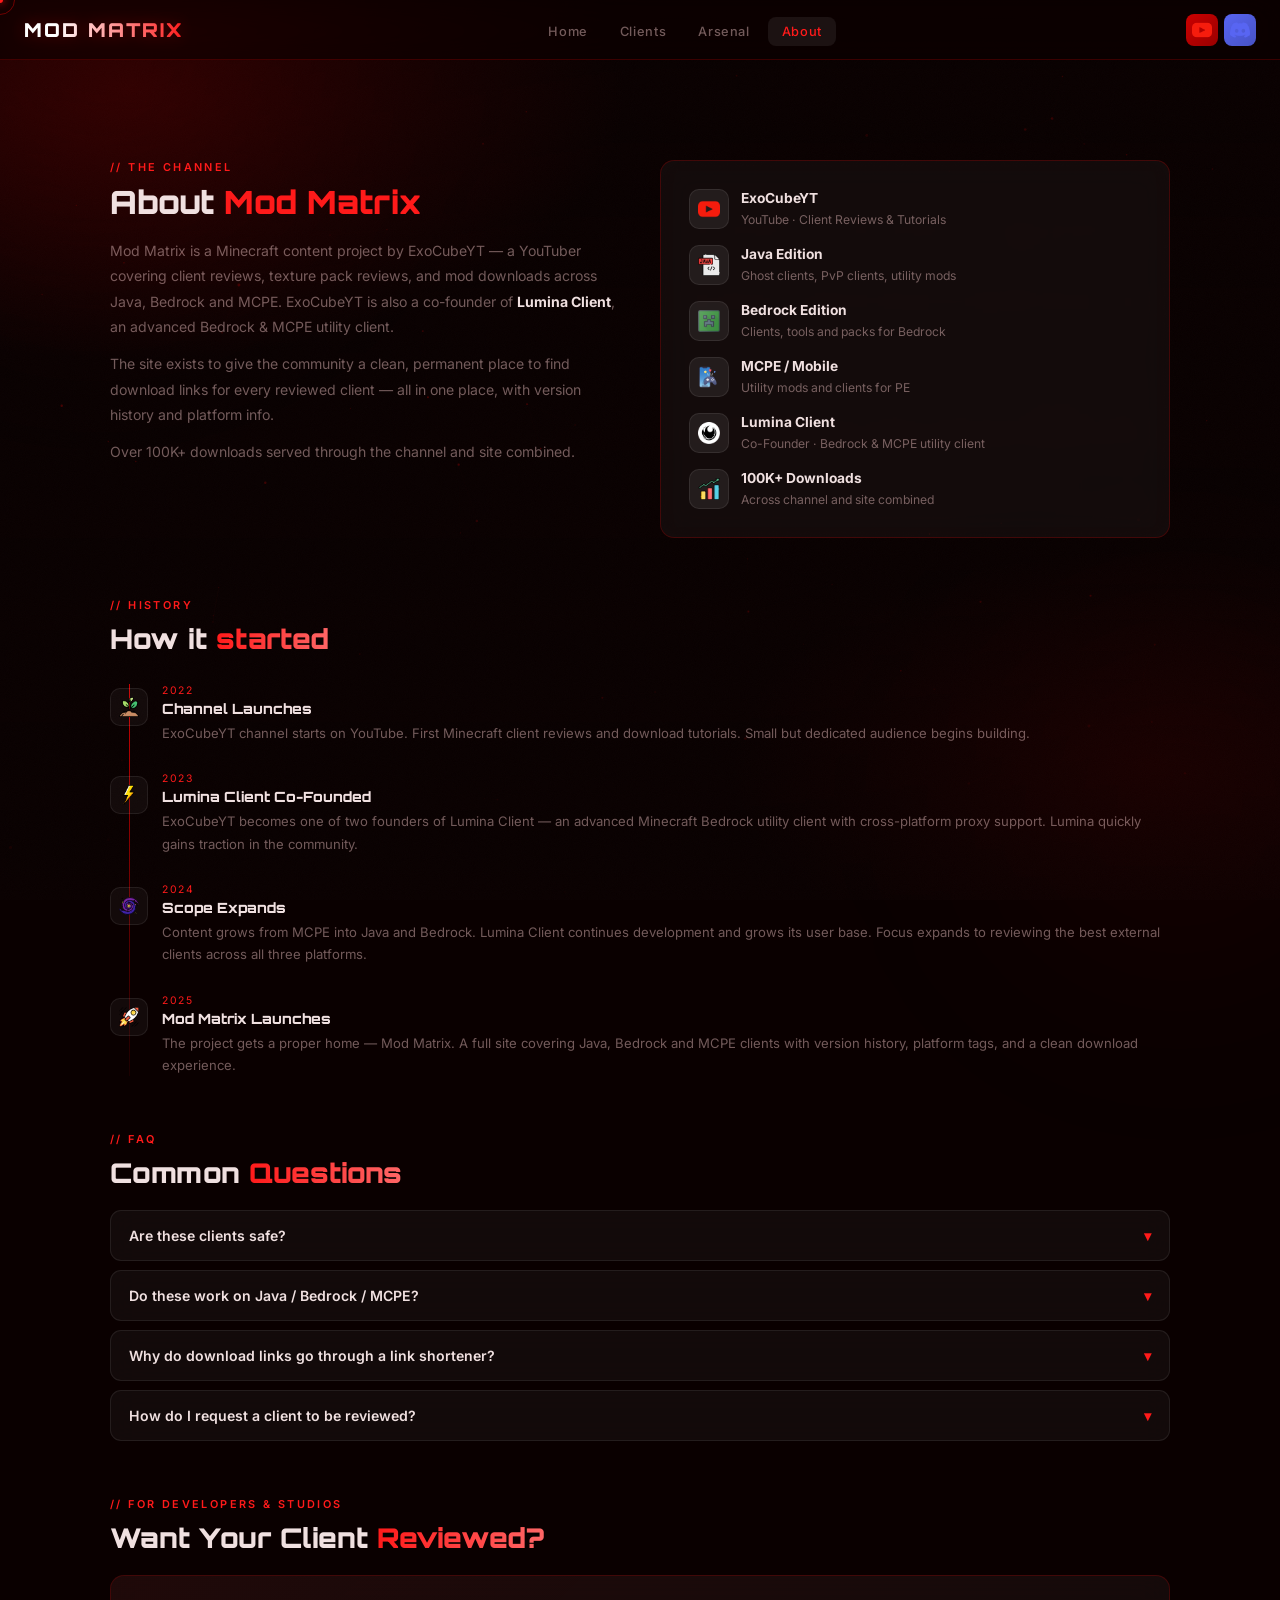
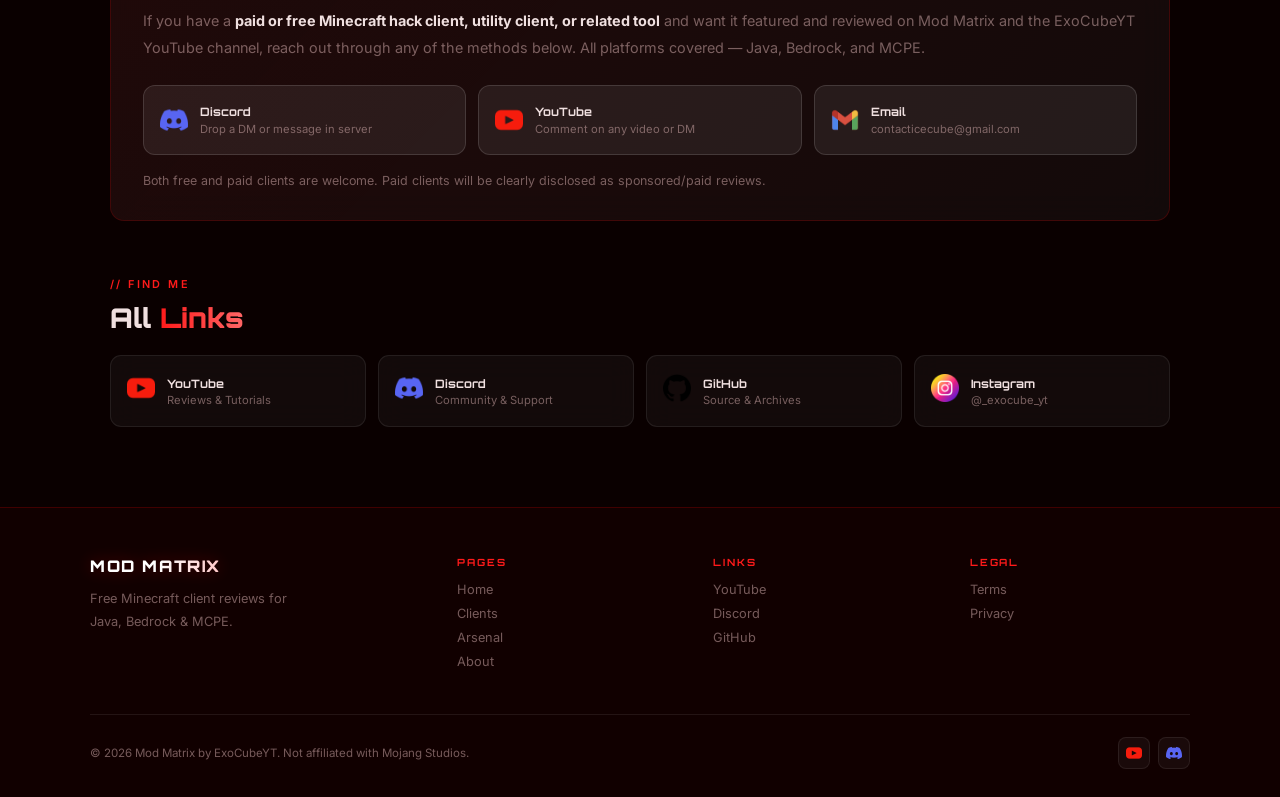
==== about.html @ edf125b9 "Add files via upload" ====
<!DOCTYPE html>
<html lang="en" prefix="og: https://ogp.me/ns#">
<head>
  <meta charset="UTF-8"/><meta name="viewport" content="width=device-width,initial-scale=1.0"/>
  <title>Mod Matrix — About</title>
  <link rel="icon" type="image/x-icon" sizes="32x32" href="assets/haha.ico"/>
  <link rel="icon" type="image/x-icon" sizes="16x16" href="assets/haha.ico"/>
  <link rel="icon" type="image/x-icon" href="assets/haha.ico"/>
  <link rel="shortcut icon" href="assets/haha.ico"/>
  <link rel="apple-touch-icon" sizes="180x180" href="assets/haha.ico"/>
  <meta name="msapplication-TileImage" content="assets/haha.ico"/>
  <meta name="theme-color" content="#0a0000"/>
  <meta name="robots" content="index, follow"/>
  <meta name="author" content="ExoCubeYT"/>
  <meta name="keywords" content="minecraft clients, free minecraft, ghost client, MCPE mods, java client, bedrock, mod matrix, ExoCubeYT"/>
  <meta property="og:type" content="website"/>
  <meta property="og:title" content="About — Mod Matrix"/>
  <meta property="og:description" content="Mod Matrix is a free Minecraft client review site by ExoCubeYT covering Java, Bedrock and MCPE. 100K+ downloads."/>
  <meta property="og:url" content="https://modmatrix.in/about"/>
  <meta property="og:image" content="https://modmatrix.in/assets/haha.ico"/>
  <meta property="og:site_name" content="Mod Matrix"/>
  <meta name="twitter:card" content="summary_large_image"/>
  <meta name="twitter:title" content="About — Mod Matrix"/>
  <meta name="twitter:description" content="Mod Matrix is a free Minecraft client review site by ExoCubeYT covering Java, Bedrock and MCPE. 100K+ downloads."/>
  <meta name="twitter:image" content="https://modmatrix.in/assets/haha.ico"/>
  <meta name="twitter:creator" content="@ExoCubeYT"/>
  <link rel="canonical" href="https://modmatrix.in/about"/>
  <link rel="apple-touch-icon" href="assets/haha.ico"/>
  <link rel="shortcut icon" type="image/x-icon" href="assets/haha.ico"/>
  <style>.icon-img{width:20px;height:20px;object-fit:contain;display:block;} .intro-icon img{width:22px;height:22px;object-fit:contain;} .tl-dot img{width:20px;height:20px;object-fit:contain;} .link-icon img{width:28px;height:28px;object-fit:contain;}</style>
  <link rel="stylesheet" href="shared.css"/>
  <style>
    .about-wrap{max-width:1100px;margin:0 auto;padding:calc(var(--nav-h) + 40px) 20px 80px;}

        .intro{display:grid;grid-template-columns:1fr 1fr;gap:40px;align-items:start;margin-bottom:60px;}
    @media(max-width:700px){.intro{grid-template-columns:1fr;gap:24px;}}
    .intro-text h1{font-family:'Orbitron',sans-serif;font-size:clamp(1.4rem,4vw,2rem);font-weight:900;margin-bottom:16px;}
    .intro-text p{color:var(--muted);font-size:.88rem;line-height:1.8;margin-bottom:12px;}
    .intro-card{background:var(--glass);border:1px solid var(--red-border);backdrop-filter:blur(16px);border-radius:14px;padding:28px;display:flex;flex-direction:column;gap:16px;}
    .intro-row{display:flex;align-items:center;gap:12px;}
    .intro-icon{width:40px;height:40px;border-radius:10px;background:var(--glass2);border:1px solid var(--border);display:flex;align-items:center;justify-content:center;font-size:1.1rem;flex-shrink:0;}
    .intro-info strong{display:block;font-size:.86rem;font-weight:700;margin-bottom:2px;}
    .intro-info span{color:var(--muted);font-size:.76rem;}

        .tl-section{margin-bottom:56px;}
    .tl-section h2{font-family:'Orbitron',sans-serif;font-size:clamp(1.2rem,3vw,1.7rem);font-weight:900;margin-bottom:28px;margin-top:10px;}
    .timeline{position:relative;padding-left:52px;}
    .timeline::before{content:'';position:absolute;left:19px;top:0;bottom:0;width:1px;background:linear-gradient(to bottom,var(--red),rgba(180,0,0,.1));}
    .tl-item{position:relative;margin-bottom:28px;}
    .tl-dot{position:absolute;left:-52px;top:4px;width:38px;height:38px;border-radius:10px;background:var(--glass);border:1px solid var(--border);display:flex;align-items:center;justify-content:center;font-size:1rem;transition:border-color .2s;}
    .tl-item:hover .tl-dot{border-color:var(--red-border);}
    .tl-year{font-size:.65rem;letter-spacing:.15em;text-transform:uppercase;color:var(--red2);margin-bottom:3px;}
    .tl-title{font-family:'Orbitron',sans-serif;font-size:.88rem;font-weight:800;margin-bottom:5px;}
    .tl-text{color:var(--muted);font-size:.82rem;line-height:1.7;}

        .faq-section{margin-bottom:56px;}
    .faq-section h2{font-family:'Orbitron',sans-serif;font-size:clamp(1.2rem,3vw,1.7rem);font-weight:900;margin-bottom:20px;margin-top:10px;}
    .faq-list{display:flex;flex-direction:column;gap:9px;}
    .faq-item{background:var(--glass);border:1px solid var(--border);backdrop-filter:blur(14px);border-radius:11px;overflow:hidden;}
    .faq-q{width:100%;background:none;border:none;color:var(--text);font-family:'Inter',sans-serif;font-size:.88rem;font-weight:600;text-align:left;padding:16px 18px;cursor:pointer;display:flex;align-items:center;justify-content:space-between;gap:12px;transition:background .2s;}
    .faq-q:hover{background:var(--glass2);}
    .faq-arrow{color:var(--red2);font-size:.9rem;transition:transform .3s;flex-shrink:0;}
    .faq-item.open .faq-arrow{transform:rotate(180deg);}
    .faq-a{max-height:0;overflow:hidden;transition:max-height .38s ease;}
    .faq-item.open .faq-a{max-height:220px;}
    .faq-a-inner{padding:0 18px 16px;color:var(--muted);font-size:.84rem;line-height:1.75;}

        .links-section h2{font-family:'Orbitron',sans-serif;font-size:clamp(1.2rem,3vw,1.7rem);font-weight:900;margin-bottom:20px;margin-top:10px;}
    .links-grid{display:grid;grid-template-columns:repeat(4,1fr);gap:12px;}
    @media(max-width:700px){.links-grid{grid-template-columns:repeat(2,1fr);}}
    @media(max-width:360px){.links-grid{grid-template-columns:1fr;}}
    .link-card{background:var(--glass);border:1px solid var(--border);backdrop-filter:blur(14px);border-radius:11px;padding:18px 16px;text-decoration:none;color:var(--text);display:flex;align-items:center;gap:12px;transition:transform .2s,border-color .2s,box-shadow .2s;}
    .link-card:hover{transform:translateY(-3px);box-shadow:0 10px 28px rgba(0,0,0,.35);border-color:var(--red-border);}
    .link-icon{font-size:1.5rem;flex-shrink:0;} .gr-grid{display:grid;grid-template-columns:repeat(3,1fr);gap:12px;} @media(max-width:700px){.gr-grid{grid-template-columns:1fr;}}
    .link-name{font-family:'Orbitron',sans-serif;font-size:.72rem;font-weight:700;margin-bottom:2px;}
    .link-sub{font-size:.7rem;color:var(--muted);}
  </style>
</head>
<body>
<div class="noise"></div><div class="orb orb1"></div><div class="orb orb2"></div>
<video id="bg-video" autoplay muted loop playsinline></video>
<canvas id="bg-canvas"></canvas><div class="bg-gradient"></div>
<div id="cursor-dot"></div><div id="cursor-ring"></div>
<nav>
  <a class="logo" href="index.html" data-glitch>MOD MATRIX</a>
  <ul class="nav-center">
    <li><a href="index.html">Home</a></li><li><a href="clients.html">Clients</a></li>
    <li><a href="arsenal.html">Arsenal</a></li>
    <li><a href="about.html" class="active">About</a></li>
  </ul>
  <div class="nav-right">
    <div class="nav-social"><a class="nav-yt" href="https://youtube.com/c/ExoCubeYT" target="_blank"><img src="assets/youtube.png" alt="YouTube" class="icon-img"/></a><a class="nav-disc" href="https://discord.gg/MXvYhg8Bdr" target="_blank"><img src="assets/discord.png" alt="Discord" class="icon-img"/></a></div>
    <button class="hamburger" id="hamburger" aria-label="Menu" aria-expanded="false"><span></span><span></span><span></span></button>
  </div>
</nav>
<div class="mobile-menu" id="mobile-menu">
  <a href="index.html">Home</a><a href="clients.html">Clients</a><a href="arsenal.html">Arsenal</a><a href="about.html" class="active">About</a>
  <div class="mobile-menu-divider"></div>
  <div class="mobile-menu-socials"><a class="ms-yt" href="https://youtube.com/c/ExoCubeYT" target="_blank"><img src="assets/youtube.png" alt="" style="width:14px;height:14px;object-fit:contain;vertical-align:middle;margin-right:6px;"/> YouTube</a><a class="ms-disc" href="https://discord.gg/MXvYhg8Bdr" target="_blank"><img src="assets/discord.png" alt="" style="width:14px;height:14px;object-fit:contain;vertical-align:middle;margin-right:6px;"/> Discord</a></div>
</div>
<div class="wrapper">
  <div class="about-wrap">

        <div class="intro reveal">
      <div class="intro-text">
        <div class="sec-tag">// The Channel</div>
        <h1>About <span style="color:var(--red2)">Mod Matrix</span></h1>
        <p>Mod Matrix is a Minecraft content project by ExoCubeYT — a YouTuber covering client reviews, texture pack reviews, and mod downloads across Java, Bedrock and MCPE. ExoCubeYT is also a co-founder of <strong style="color:var(--text)">Lumina Client</strong>, an advanced Bedrock &amp; MCPE utility client.</p>
        <p>The site exists to give the community a clean, permanent place to find download links for every reviewed client — all in one place, with version history and platform info.</p>
        <p>Over 100K+ downloads served through the channel and site combined.</p>
      </div>
      <div class="intro-card">
        <div class="intro-row"><div class="intro-icon"><img src="assets/youtube.png" alt="YouTube"/></div><div class="intro-info"><strong>ExoCubeYT</strong><span>YouTube · Client Reviews & Tutorials</span></div></div>
        <div class="intro-row"><div class="intro-icon"><img src="assets/java.png" alt="Java"/></div><div class="intro-info"><strong>Java Edition</strong><span>Ghost clients, PvP clients, utility mods</span></div></div>
        <div class="intro-row"><div class="intro-icon"><img src="assets/bedrock.png" alt="Bedrock"/></div><div class="intro-info"><strong>Bedrock Edition</strong><span>Clients, tools and packs for Bedrock</span></div></div>
        <div class="intro-row"><div class="intro-icon"><img src="assets/mcpe.png" alt="MCPE"/></div><div class="intro-info"><strong>MCPE / Mobile</strong><span>Utility mods and clients for PE</span></div></div>
        <div class="intro-row"><div class="intro-icon"><img src="assets/meow.png" alt="Lumina" onerror="this.src='assets/flash.png'"/></div><div class="intro-info"><strong>Lumina Client</strong><span>Co-Founder · Bedrock &amp; MCPE utility client</span></div></div>
        <div class="intro-row"><div class="intro-icon"><img src="assets/downloads.png" alt="Downloads"/></div><div class="intro-info"><strong>100K+ Downloads</strong><span>Across channel and site combined</span></div></div>
      </div>
    </div>

        <div class="tl-section reveal">
      <div class="sec-tag">// History</div>
      <h2>How it <span style="background:linear-gradient(90deg,var(--red2),#ff6666);-webkit-background-clip:text;-webkit-text-fill-color:transparent;background-clip:text">started</span></h2>
      <div class="timeline">
        <div class="tl-item"><div class="tl-dot"><img src="assets/start.png" alt=""/></div><div class="tl-year">2022</div><div class="tl-title">Channel Launches</div><p class="tl-text">ExoCubeYT channel starts on YouTube. First Minecraft client reviews and download tutorials. Small but dedicated audience begins building.</p></div>
        <div class="tl-item"><div class="tl-dot"><img src="assets/flash.png" alt=""/></div><div class="tl-year">2023</div><div class="tl-title">Lumina Client Co-Founded</div><p class="tl-text">ExoCubeYT becomes one of two founders of Lumina Client — an advanced Minecraft Bedrock utility client with cross-platform proxy support. Lumina quickly gains traction in the community.</p></div>
        <div class="tl-item"><div class="tl-dot"><img src="assets/expand.png" alt=""/></div><div class="tl-year">2024</div><div class="tl-title">Scope Expands</div><p class="tl-text">Content grows from MCPE into Java and Bedrock. Lumina Client continues development and grows its user base. Focus expands to reviewing the best external clients across all three platforms.</p></div>
        <div class="tl-item"><div class="tl-dot"><img src="assets/rocket.png" alt=""/></div><div class="tl-year">2025</div><div class="tl-title">Mod Matrix Launches</div><p class="tl-text">The project gets a proper home — Mod Matrix. A full site covering Java, Bedrock and MCPE clients with version history, platform tags, and a clean download experience.</p></div>
      </div>
    </div>

        <div class="faq-section reveal">
      <div class="sec-tag">// FAQ</div>
      <h2>Common <span style="background:linear-gradient(90deg,var(--red2),#ff6666);-webkit-background-clip:text;-webkit-text-fill-color:transparent;background-clip:text">Questions</span></h2>
      <div class="faq-list">
        <div class="faq-item"><button class="faq-q">Are these clients safe?<span class="faq-arrow">▾</span></button><div class="faq-a"><div class="faq-a-inner">Every client listed has been personally reviewed on the YouTube channel. That said, always scan files with your own antivirus — common sense applies with any third-party software.</div></div></div>
        <div class="faq-item"><button class="faq-q">Do these work on Java / Bedrock / MCPE?<span class="faq-arrow">▾</span></button><div class="faq-a"><div class="faq-a-inner">It depends on the client. Every card clearly shows platform badges (Java, Bedrock, MCPE) so you know before you click. All three platforms are covered on this site.</div></div></div>
        <div class="faq-item"><button class="faq-q">Why do download links go through a link shortener?<span class="faq-arrow">▾</span></button><div class="faq-a"><div class="faq-a-inner">Download links go through link shorteners to help support the channel. The actual files are the same — the shortener just lets the channel track clicks and earn a small amount per download to keep content going.</div></div></div>
        <div class="faq-item"><button class="faq-q">How do I request a client to be reviewed?<span class="faq-arrow">▾</span></button><div class="faq-a"><div class="faq-a-inner">Join the Discord and drop a request there. YouTube comments also work. Discord is fastest for a response.</div></div></div>
      </div>
    </div>

        <div class="get-reviewed reveal" style="margin-bottom:56px;">
      <div class="sec-tag">// For Developers &amp; Studios</div>
      <h2 style="font-family:'Orbitron',sans-serif;font-size:clamp(1.2rem,3vw,1.7rem);font-weight:900;margin-bottom:20px;margin-top:10px;">Want Your Client <span style="background:linear-gradient(90deg,var(--red2),#ff6666);-webkit-background-clip:text;-webkit-text-fill-color:transparent;background-clip:text">Reviewed?</span></h2>
      <div style="background:var(--glass);border:1px solid var(--red-border);backdrop-filter:blur(16px);border-radius:14px;padding:32px;position:relative;overflow:hidden;">
        <div style="position:absolute;inset:0;background:linear-gradient(135deg,rgba(180,0,0,.08),transparent);pointer-events:none;"></div>
        <p style="color:var(--muted);font-size:.9rem;line-height:1.85;margin-bottom:24px;position:relative;z-index:1;">
          If you have a <strong style="color:var(--text)">paid or free Minecraft hack client, utility client, or related tool</strong> and want it featured and reviewed on Mod Matrix and the ExoCubeYT YouTube channel, reach out through any of the methods below. All platforms covered — Java, Bedrock, and MCPE.
        </p>
        <div class="gr-grid" style="position:relative;z-index:1;">
          <a href="https://discord.gg/MXvYhg8Bdr" target="_blank" style="background:var(--glass2);border:1px solid var(--border2);border-radius:12px;padding:18px 16px;text-decoration:none;color:var(--text);display:flex;align-items:center;gap:12px;transition:border-color .2s,transform .2s;">
            <img src="assets/discord.png" alt="Discord" style="width:28px;height:28px;object-fit:contain;flex-shrink:0;"/>
            <div>
              <div style="font-family:'Orbitron',sans-serif;font-size:.72rem;font-weight:700;margin-bottom:3px;">Discord</div>
              <div style="font-size:.7rem;color:var(--muted);">Drop a DM or message in server</div>
            </div>
          </a>
          <a href="https://youtube.com/c/ExoCubeYT" target="_blank" style="background:var(--glass2);border:1px solid var(--border2);border-radius:12px;padding:18px 16px;text-decoration:none;color:var(--text);display:flex;align-items:center;gap:12px;transition:border-color .2s,transform .2s;">
            <img src="assets/youtube.png" alt="YouTube" style="width:28px;height:28px;object-fit:contain;flex-shrink:0;"/>
            <div>
              <div style="font-family:'Orbitron',sans-serif;font-size:.72rem;font-weight:700;margin-bottom:3px;">YouTube</div>
              <div style="font-size:.7rem;color:var(--muted);">Comment on any video or DM</div>
            </div>
          </a>
          <a href="mailto:contacticecube@gmail.com" style="background:var(--glass2);border:1px solid var(--border2);border-radius:12px;padding:18px 16px;text-decoration:none;color:var(--text);display:flex;align-items:center;gap:12px;transition:border-color .2s,transform .2s;">
            <img src="assets/email.png" alt="Email" style="width:28px;height:28px;object-fit:contain;flex-shrink:0;"/>
            <div>
              <div style="font-family:'Orbitron',sans-serif;font-size:.72rem;font-weight:700;margin-bottom:3px;">Email</div>
              <div style="font-size:.7rem;color:var(--muted);">contacticecube@gmail.com</div>
            </div>
          </a>
        </div>
        <p style="color:var(--muted);font-size:.78rem;margin-top:18px;position:relative;z-index:1;">Both free and paid clients are welcome. Paid clients will be clearly disclosed as sponsored/paid reviews.</p>
      </div>
    </div>

        <div class="links-section reveal">
      <div class="sec-tag">// Find Me</div>
      <h2>All <span style="background:linear-gradient(90deg,var(--red2),#ff6666);-webkit-background-clip:text;-webkit-text-fill-color:transparent;background-clip:text">Links</span></h2>
      <div class="links-grid">
        <a class="link-card" href="https://youtube.com/c/ExoCubeYT" target="_blank"><span class="link-icon"><img src="assets/youtube.png" alt="YouTube"/></span><div><div class="link-name">YouTube</div><div class="link-sub">Reviews & Tutorials</div></div></a>
        <a class="link-card" href="https://discord.gg/MXvYhg8Bdr" target="_blank"><span class="link-icon"><img src="assets/discord.png" alt="Discord"/></span><div><div class="link-name">Discord</div><div class="link-sub">Community & Support</div></div></a>
        <a class="link-card" href="https://github.com/ExoCubeYT" target="_blank"><span class="link-icon"><img src="assets/github.png" alt="GitHub"/></span><div><div class="link-name">GitHub</div><div class="link-sub">Source & Archives</div></div></a>
        <a class="link-card" href="https://instagram.com/_exocube_yt" target="_blank"><span class="link-icon"><img src="assets/instagram.png" alt="Instagram"/></span><div><div class="link-name">Instagram</div><div class="link-sub">@_exocube_yt</div></div></a>
      </div>
    </div>

  </div>
  <footer><div class="footer-inner"><div class="footer-grid"><div class="footer-brand"><a class="logo" href="index.html">MOD MATRIX</a><p>Free Minecraft client reviews for Java, Bedrock &amp; MCPE.</p></div><div class="footer-col"><h4>Pages</h4><a href="index.html">Home</a><a href="clients.html">Clients</a><a href="arsenal.html">Arsenal</a><a href="about.html">About</a></div><div class="footer-col"><h4>Links</h4><a href="https://youtube.com/c/ExoCubeYT" target="_blank">YouTube</a><a href="https://discord.gg/MXvYhg8Bdr" target="_blank">Discord</a><a href="https://github.com/ExoCubeYT" target="_blank">GitHub</a></div>
    <div class="footer-col"><h4>Legal</h4><a href="terms.html">Terms</a><a href="privacy.html">Privacy</a></div></div><div class="footer-bottom"><p>© 2026 Mod Matrix by ExoCubeYT. Not affiliated with Mojang Studios.</p><div class="footer-socials"><a class="footer-social" href="https://youtube.com/c/ExoCubeYT" target="_blank"><img src="assets/youtube.png" alt="YouTube" style="width:16px;height:16px;object-fit:contain;"/></a><a class="footer-social" href="https://discord.gg/MXvYhg8Bdr" target="_blank"><img src="assets/discord.png" alt="Discord" style="width:16px;height:16px;object-fit:contain;"/></a></div></div></div></footer>
</div>
<script src="shared.js"></script>
<script>
<script src="shared.js"></script>
<script>
document.querySelectorAll('.faq-q').forEach(function(btn){
  btn.addEventListener('click', function(){
    var item = btn.parentElement;
    var wasOpen = item.classList.contains('open');
    document.querySelectorAll('.faq-item').forEach(function(i){ i.classList.remove('open'); });
    if(!wasOpen) item.classList.add('open');
  });
});
</script>
</body>
</html>
---- shared.css ----
@import url('https://fonts.googleapis.com/css2?family=Orbitron:wght@400;600;700;900&family=Inter:wght@300;400;500;600;700&display=swap');

*, *::before, *::after { box-sizing: border-box; margin: 0; padding: 0; }

:root {
  --red:        #cc0000;
  --red2:       #ff1a1a;
  --red-glow:   rgba(204,0,0,0.35);
  --red-dim:    rgba(204,0,0,0.12);
  --red-border: rgba(204,0,0,0.25);
  --bg:         #0a0000;
  --bg2:        #110000;
  --bg3:        #180000;
  --glass:      rgba(255,255,255,0.04);
  --glass2:     rgba(255,255,255,0.07);
  --border:     rgba(255,255,255,0.08);
  --border2:    rgba(255,255,255,0.13);
  --text:       #f0e0e0;
  --muted:      rgba(220,180,180,0.5);
  --radius:     12px;
  --nav-h:      60px;
}

html { scroll-behavior: smooth; }

body {
  font-family: 'Inter', sans-serif;
  color: var(--text);
  background: var(--bg);
  min-height: 100vh;
  overflow-x: hidden;
  cursor: none;
}

/* CUSTOM CURSOR (pc only) */
#cursor-dot, #cursor-ring {
  position: fixed; border-radius: 50%;
  pointer-events: none; z-index: 9999;
  display: none;
}
@media (hover: hover) {
  #cursor-dot, #cursor-ring { display: block; }
}
#cursor-dot {
  width: 6px; height: 6px;
  background: var(--red2);
  transform: translate(-50%,-50%);
  box-shadow: 0 0 8px var(--red2);
}
#cursor-ring {
  width: 30px; height: 30px;
  border: 1.5px solid rgba(204,0,0,0.5);
  transform: translate(-50%,-50%);
  transition: width .18s, height .18s;
}
body.cursor-grow #cursor-ring { width: 46px; height: 46px; border-color: var(--red); }

/* NOISE */
.noise {
  position: fixed; inset: 0; z-index: 3; pointer-events: none; opacity: .02;
  background-image: url("data:image/svg+xml,%3Csvg viewBox='0 0 200 200' xmlns='http://www.w3.org/2000/svg'%3E%3Cfilter id='n'%3E%3CfeTurbulence type='fractalNoise' baseFrequency='.85' numOctaves='4'/%3E%3C/filter%3E%3Crect width='100%25' height='100%25' filter='url(%23n)'/%3E%3C/svg%3E");
  background-size: 160px;
}

/* BG */
#bg-video { position:fixed;inset:0;width:100%;height:100%;object-fit:cover;z-index:0;opacity:.3;pointer-events:none; }
#bg-canvas { position:fixed;inset:0;z-index:0;pointer-events:none; }
.bg-gradient {
  position:fixed;inset:0;z-index:1;pointer-events:none;
  background:
    radial-gradient(ellipse 65% 50% at 10% 10%, rgba(160,0,0,0.22) 0%, transparent 60%),
    radial-gradient(ellipse 55% 40% at 90% 85%, rgba(100,0,0,0.15) 0%, transparent 60%),
    linear-gradient(180deg, rgba(10,0,0,0.6) 0%, rgba(10,0,0,0.1) 40%, rgba(10,0,0,0.7) 100%);
}
.orb { position:fixed;border-radius:50%;filter:blur(90px);pointer-events:none;z-index:0; }
.orb1 { width:600px;height:600px;background:radial-gradient(circle,rgba(160,0,0,0.18),transparent 70%);top:-250px;left:-200px;animation:od1 20s ease-in-out infinite alternate; }
.orb2 { width:500px;height:500px;background:radial-gradient(circle,rgba(120,0,0,0.12),transparent 70%);bottom:-150px;right:-150px;animation:od2 25s ease-in-out infinite alternate; }
@keyframes od1{to{transform:translate(60px,40px);}}
@keyframes od2{to{transform:translate(-50px,-40px);}}

/* NAV */
nav {
  position: fixed; top: 0; left: 0; right: 0; z-index: 500;
  height: var(--nav-h);
  display: flex; align-items: center; justify-content: space-between;
  padding: 0 24px;
  background: rgba(10,0,0,0.7);
  backdrop-filter: blur(20px) saturate(180%);
  -webkit-backdrop-filter: blur(20px) saturate(180%);
  border-bottom: 1px solid var(--red-border);
}
.logo {
  font-family: 'Orbitron', sans-serif;
  font-size: 1.2rem; font-weight: 900; letter-spacing: .1em;
  background: linear-gradient(90deg, #fff 20%, var(--red2) 100%);
  -webkit-background-clip: text; -webkit-text-fill-color: transparent; background-clip: text;
  text-decoration: none;
  filter: drop-shadow(0 0 8px var(--red-glow));
  flex-shrink: 0;
}

.nav-center { display: flex; gap: 4px; list-style: none; }
.nav-center a {
  color: var(--muted); text-decoration: none;
  font-size: .8rem; font-weight: 500; letter-spacing: .05em;
  padding: 7px 14px; border-radius: 8px;
  transition: color .2s, background .2s;
}
.nav-center a:hover, .nav-center a.active { color: var(--text); background: var(--glass2); }
.nav-center a.active { color: var(--red2); }

.nav-right { display: flex; align-items: center; gap: 8px; }
.nav-social {
  display: flex; gap: 6px;
}
.nav-social a {
  width: 32px; height: 32px; border-radius: 8px;
  display: flex; align-items: center; justify-content: center;
  font-size: .85rem; text-decoration: none; color: #fff;
  transition: opacity .2s, transform .2s;
}
.nav-social a:hover { opacity: .8; transform: translateY(-1px); }
.nav-yt   { background: linear-gradient(135deg,#cc0000,#990000); }
.nav-disc { background: linear-gradient(135deg,#5865F2,#4752c4); }

/* hamburger */
.hamburger {
  display: none;
  flex-direction: column; gap: 4px;
  background: none; border: none; cursor: pointer; padding: 6px;
}
.hamburger span { display: block; width: 20px; height: 2px; background: #fff; border-radius: 2px; transition: .3s; }

/* mobile menu */
.mobile-menu {
  display: flex;
  position: fixed; top: calc(var(--nav-h) + 8px); left: 16px; right: 16px;
  background: linear-gradient(135deg, rgba(20,0,0,0.97), rgba(30,0,0,0.95));
  border: 1px solid var(--border2);
  border-radius: 14px;
  padding: 16px;
  z-index: 499;
  flex-direction: column; gap: 4px;
  opacity: 0; transform: translateY(-10px);
  transition: opacity .2s, transform .2s;
  pointer-events: none;
  visibility: hidden;
}
.mobile-menu.open { opacity: 1; transform: translateY(0); pointer-events: all; visibility: visible; }
.mobile-menu a {
  display: block; color: var(--muted); text-decoration: none;
  font-size: .9rem; font-weight: 500; padding: 11px 14px; border-radius: 8px;
  transition: color .2s, background .2s;
}
.mobile-menu a:hover, .mobile-menu a.active { color: var(--text); background: var(--glass2); }
.mobile-menu a.active { color: var(--red2); }
.mobile-menu-divider { height: 1px; background: var(--border); margin: 8px 0; }
.mobile-menu-socials { display: flex; gap: 8px; padding: 4px 0; }
.mobile-menu-socials a {
  display: flex; align-items: center; gap: 8px;
  color: #fff; text-decoration: none; font-size: .82rem;
  padding: 9px 14px; border-radius: 8px; flex: 1; justify-content: center;
}
.mobile-menu-socials .ms-yt   { background: linear-gradient(135deg,#cc0000,#990000); }
.mobile-menu-socials .ms-disc { background: linear-gradient(135deg,#5865F2,#4752c4); }

@media (max-width: 768px) {
  .nav-center { display: none; }
  .hamburger  { display: flex; }
  .nav-social { display: none; }
}

/* WRAPPER */
.wrapper { position: relative; z-index: 10; padding-top: var(--nav-h); }

/* BUTTONS */
.btn {
  display: inline-flex; align-items: center; gap: 7px;
  padding: 11px 26px; border-radius: 10px;
  font-family: 'Inter', sans-serif; font-size: .83rem; font-weight: 600;
  letter-spacing: .04em; text-decoration: none; cursor: pointer; border: none;
  transition: transform .15s, opacity .15s, box-shadow .15s;
  white-space: nowrap;
}
.btn:hover { transform: translateY(-2px); }
.btn:active { transform: scale(.97); }
.btn-red {
  background: linear-gradient(135deg, var(--red), #880000);
  color: #fff; box-shadow: 0 4px 20px rgba(180,0,0,.4);
}
.btn-red:hover { box-shadow: 0 6px 28px rgba(200,0,0,.55); }
.btn-ghost {
  background: var(--glass); border: 1px solid var(--border2);
  backdrop-filter: blur(10px); color: var(--text);
}
.btn-ghost:hover { background: var(--glass2); }

/* SECTION HEADERS */
.sec-tag { font-size: .68rem; letter-spacing: .22em; text-transform: uppercase; color: var(--red2); margin-bottom: 8px; font-weight: 600; }
.sec-title { font-family: 'Orbitron', sans-serif; font-size: clamp(1.5rem, 4vw, 2.4rem); font-weight: 900; line-height: 1.1; }
.sec-title .grad { background: linear-gradient(90deg, var(--red2), #ff6666); -webkit-background-clip: text; -webkit-text-fill-color: transparent; background-clip: text; }
.sec-sub { color: var(--muted); font-size: .9rem; line-height: 1.75; max-width: 500px; margin-top: 12px; }

/* REVEAL */
.reveal { opacity: 0; transform: translateY(24px); transition: opacity .6s ease, transform .6s ease; }
.reveal.visible { opacity: 1; transform: translateY(0); }

/* PLATFORM BADGE */
.plat {
  display: inline-flex; align-items: center; gap: 4px;
  font-size: .6rem; font-weight: 700; letter-spacing: .09em; text-transform: uppercase;
  padding: 2px 9px; border-radius: 100px;
}
.plat-java    { background: rgba(255,180,0,.12); border: 1px solid rgba(255,180,0,.3); color: #ffcc44; }
.plat-bedrock { background: rgba(0,160,255,.1);  border: 1px solid rgba(0,160,255,.28); color: #44ccff; }
.plat-mcpe    { background: rgba(80,220,80,.1);  border: 1px solid rgba(80,220,80,.28); color: #80ff80; }

/* STATUS NADGE */
.status {
  font-size: .6rem; font-weight: 700; letter-spacing: .1em; text-transform: uppercase;
  padding: 3px 10px; border-radius: 100px; backdrop-filter: blur(8px);
  background: rgba(10,0,0,.6);
}
.status-active       { border: 1px solid rgba(80,255,80,.3); color: #80ff80; }
.status-discontinued { border: 1px solid rgba(200,200,200,.2); color: var(--muted); }
.status-beta         { border: 1px solid rgba(255,180,0,.3); color: #ffcc44; }

/* FOOTER */
footer {
  position: relative; z-index: 10;
  background: var(--bg2);
  border-top: 1px solid var(--red-border);
  padding: 48px 24px 28px;
}
.footer-inner { max-width: 1100px; margin: 0 auto; }
.footer-grid { display: grid; grid-template-columns: 1.5fr 1fr 1fr 1fr; gap: 36px; margin-bottom: 36px; }
.footer-brand .logo { display: block; margin-bottom: 12px; font-size: 1rem; }
.footer-brand p { color: var(--muted); font-size: .8rem; line-height: 1.75; max-width: 210px; }
.footer-col h4 { font-family:'Orbitron',sans-serif; font-size:.62rem; letter-spacing:.2em; text-transform:uppercase; color:var(--red2); margin-bottom:14px; }
.footer-col a { display:block; color:var(--muted); text-decoration:none; font-size:.8rem; margin-bottom:9px; transition:color .2s; }
.footer-col a:hover { color:var(--text); }
.footer-bottom { border-top: 1px solid var(--border); padding-top: 22px; display: flex; align-items: center; justify-content: space-between; flex-wrap: wrap; gap: 12px; }
.footer-bottom p { color: var(--muted); font-size: .72rem; }
.footer-socials { display: flex; gap: 8px; }
.footer-social { width: 32px; height: 32px; border-radius: 8px; background: var(--glass); border: 1px solid var(--border); display: flex; align-items: center; justify-content: center; color: var(--muted); text-decoration: none; font-size: .8rem; transition: all .2s; }
.footer-social:hover { background: var(--glass2); color: var(--text); border-color: var(--red-border); }

@media (max-width: 768px) {
  .footer-grid { grid-template-columns: 1fr 1fr; gap: 24px; }
  .footer-brand { grid-column: 1 / -1; }
}
@media (max-width: 480px) {
  .footer-grid { grid-template-columns: 1fr; }
}

/* SCROLL */
::-webkit-scrollbar { width: 4px; }
::-webkit-scrollbar-track { background: var(--bg); }
::-webkit-scrollbar-thumb { background: var(--red); border-radius: 2px; }
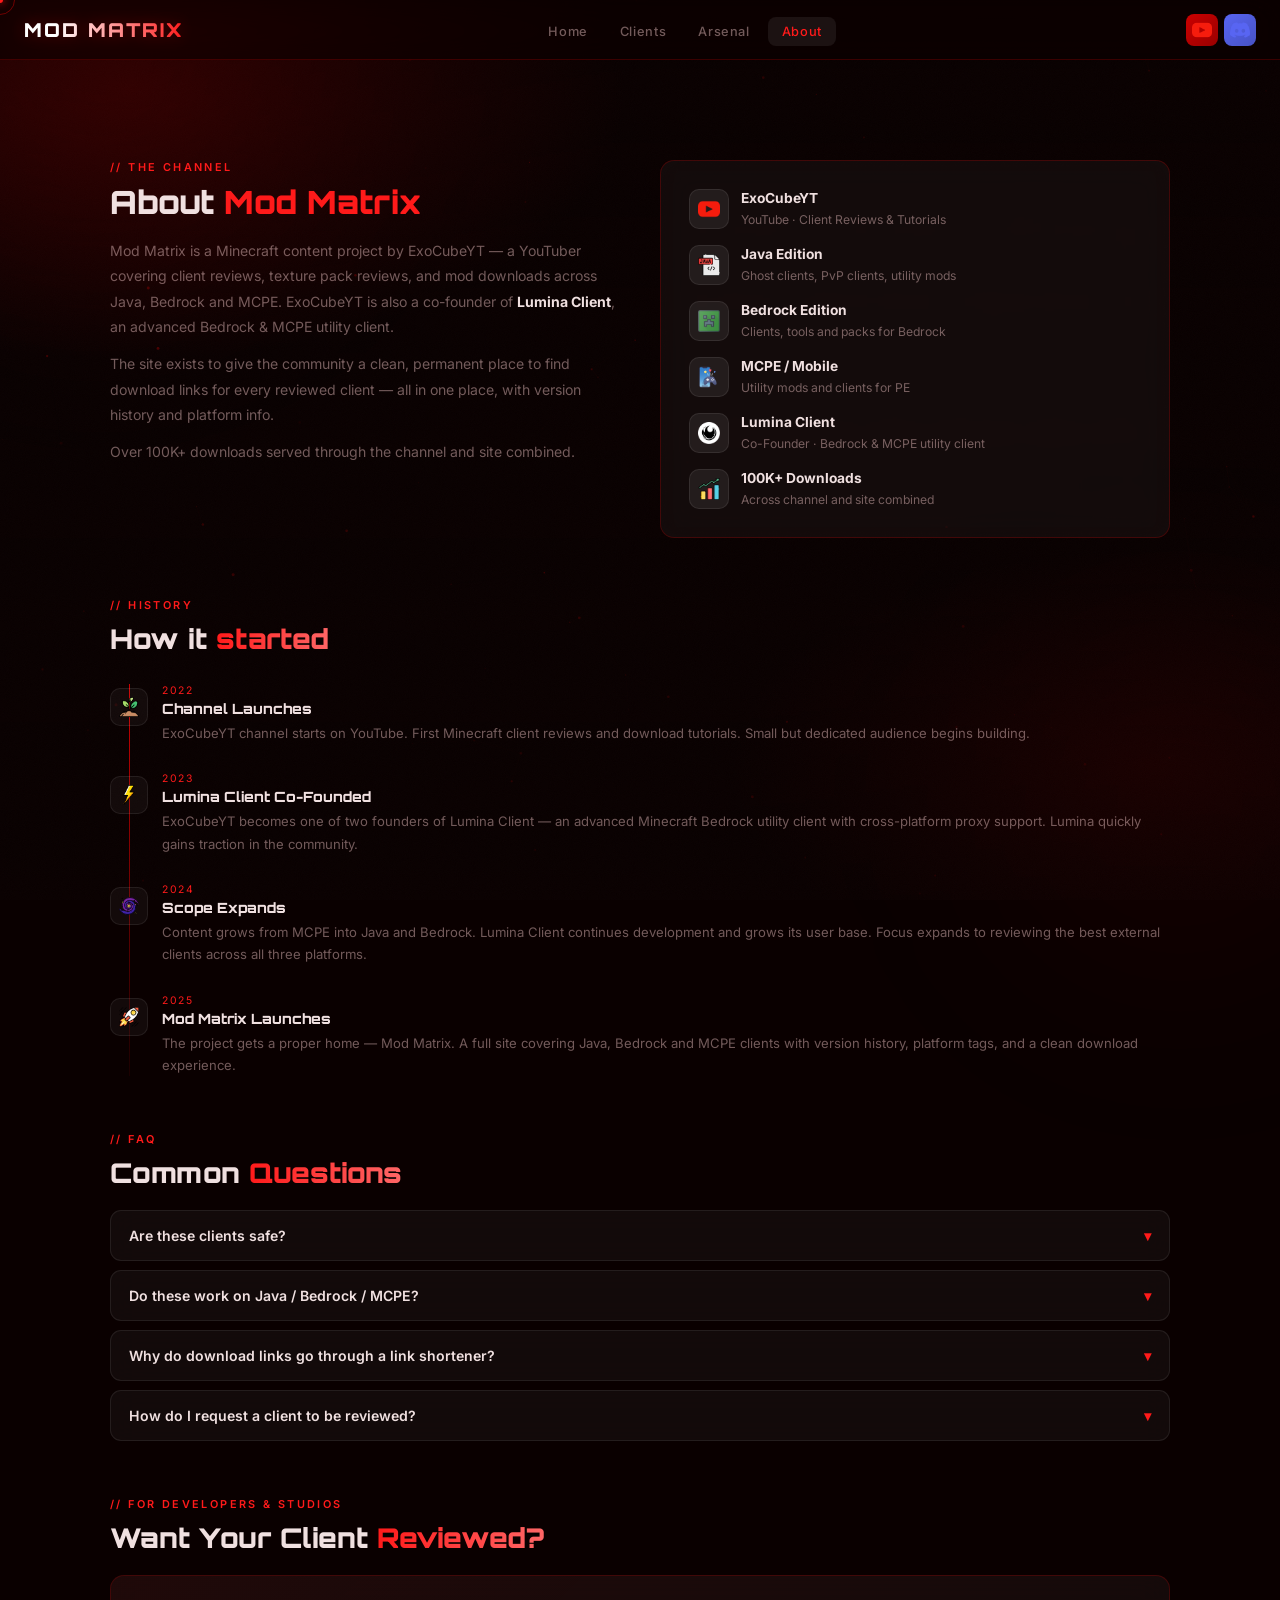
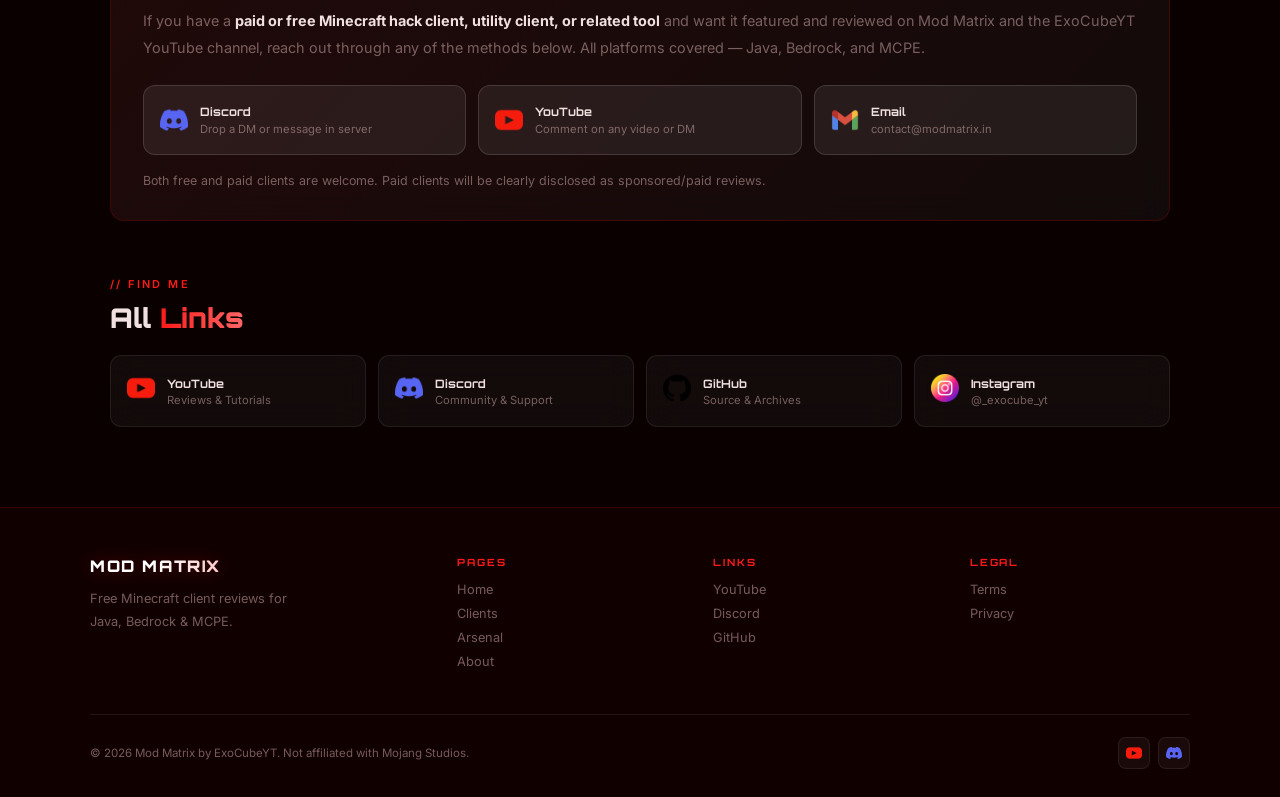
==== commit a7209a76: "Update about.html" ====
--- a/about.html
+++ b/about.html
@@ -164,11 +164,11 @@
               <div style="font-size:.7rem;color:var(--muted);">Comment on any video or DM</div>
             </div>
           </a>
-          <a href="mailto:contacticecube@gmail.com" style="background:var(--glass2);border:1px solid var(--border2);border-radius:12px;padding:18px 16px;text-decoration:none;color:var(--text);display:flex;align-items:center;gap:12px;transition:border-color .2s,transform .2s;">
+          <a href="mailto:contact@modmatrix.in" style="background:var(--glass2);border:1px solid var(--border2);border-radius:12px;padding:18px 16px;text-decoration:none;color:var(--text);display:flex;align-items:center;gap:12px;transition:border-color .2s,transform .2s;">
             <img src="assets/email.png" alt="Email" style="width:28px;height:28px;object-fit:contain;flex-shrink:0;"/>
             <div>
               <div style="font-family:'Orbitron',sans-serif;font-size:.72rem;font-weight:700;margin-bottom:3px;">Email</div>
-              <div style="font-size:.7rem;color:var(--muted);">contacticecube@gmail.com</div>
+              <div style="font-size:.7rem;color:var(--muted);">contact@modmatrix.in</div>
             </div>
           </a>
         </div>
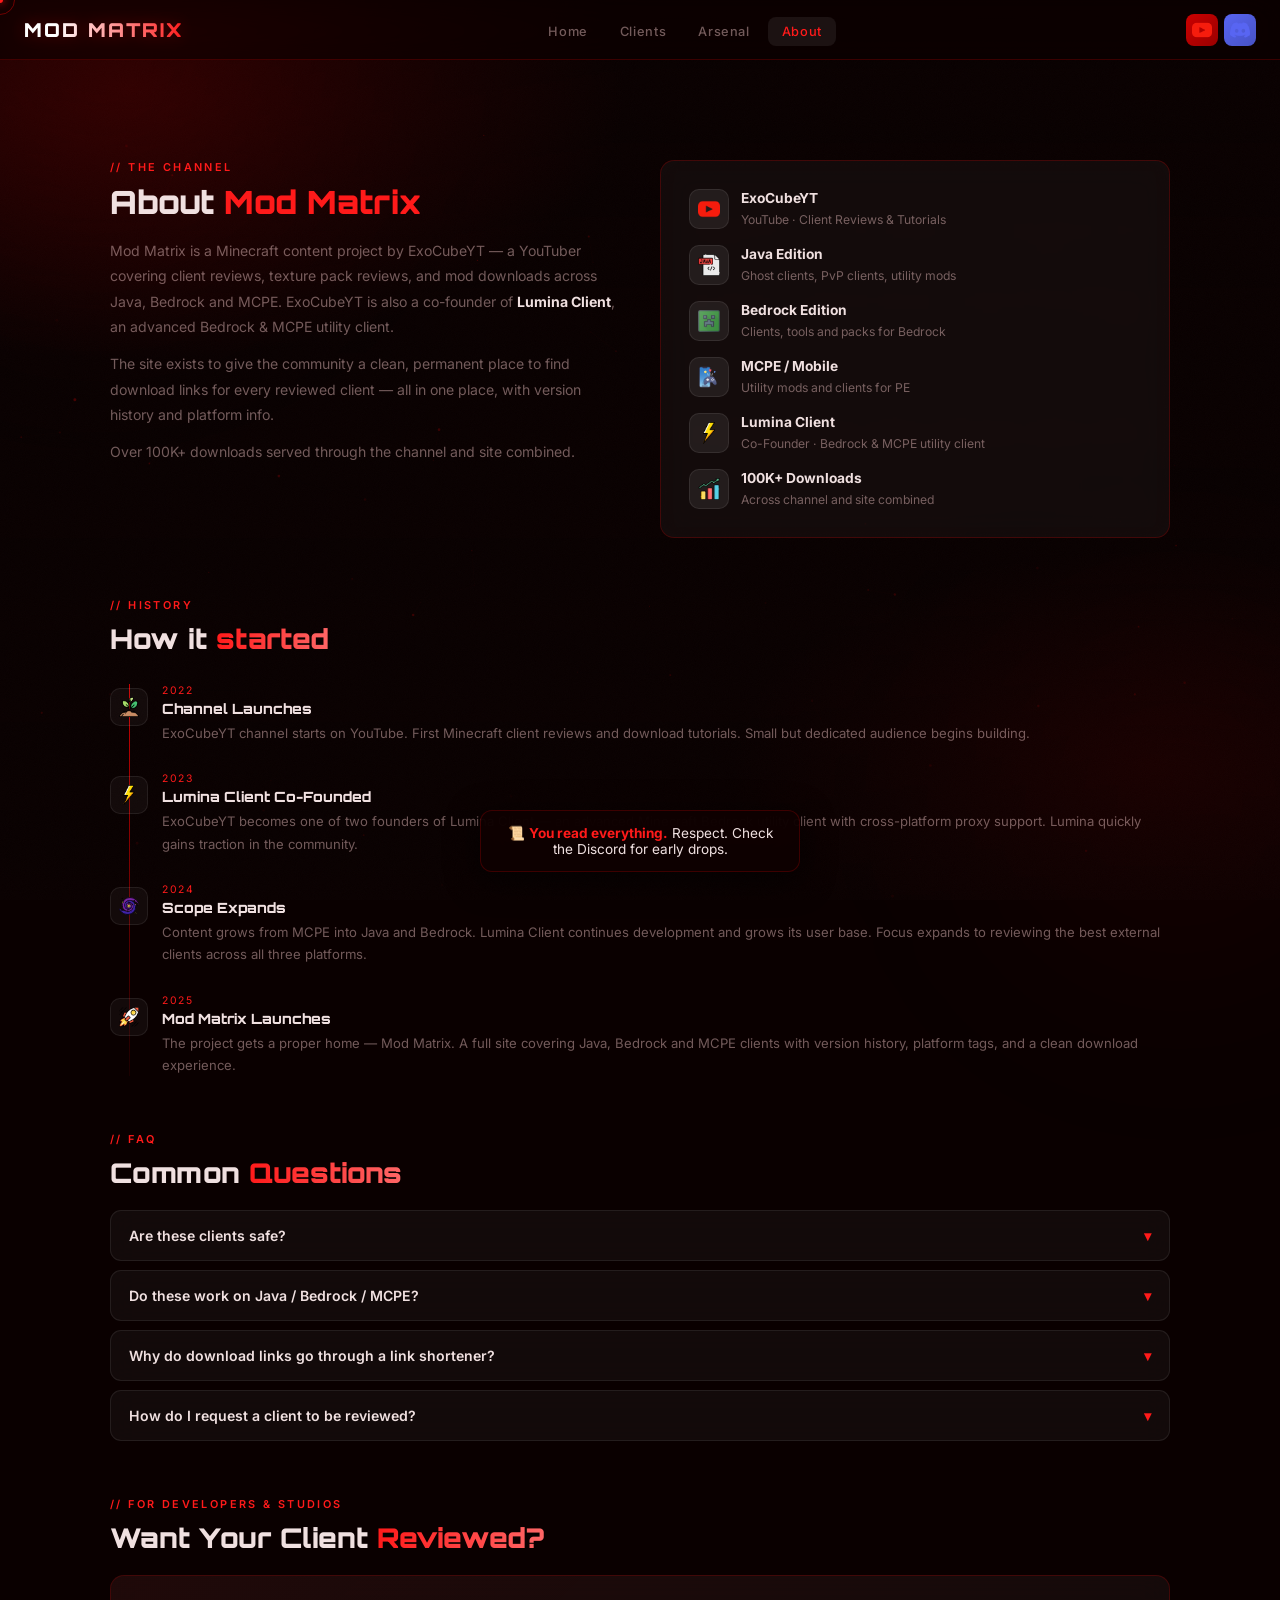
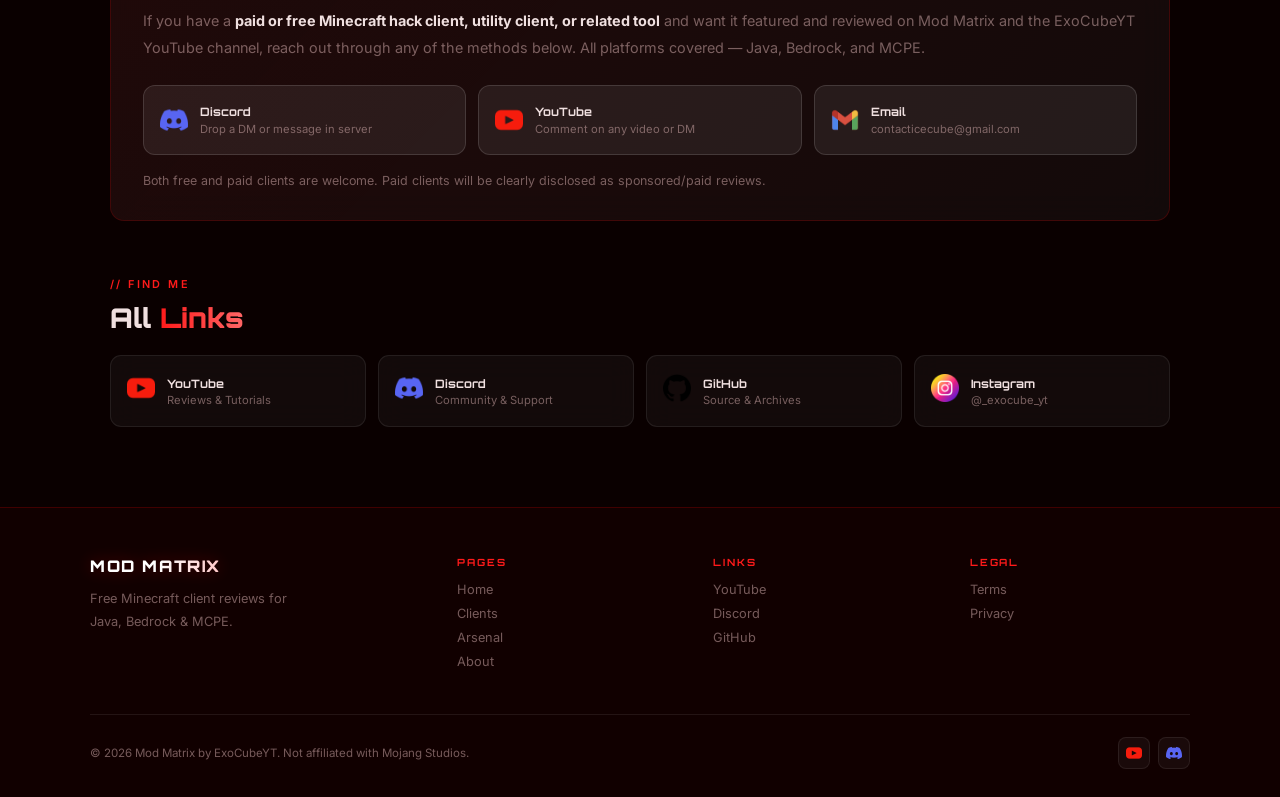
==== commit a30d3190: "Add files via upload" ====
--- a/about.html
+++ b/about.html
@@ -114,7 +114,7 @@
         <div class="intro-row"><div class="intro-icon"><img src="assets/java.png" alt="Java"/></div><div class="intro-info"><strong>Java Edition</strong><span>Ghost clients, PvP clients, utility mods</span></div></div>
         <div class="intro-row"><div class="intro-icon"><img src="assets/bedrock.png" alt="Bedrock"/></div><div class="intro-info"><strong>Bedrock Edition</strong><span>Clients, tools and packs for Bedrock</span></div></div>
         <div class="intro-row"><div class="intro-icon"><img src="assets/mcpe.png" alt="MCPE"/></div><div class="intro-info"><strong>MCPE / Mobile</strong><span>Utility mods and clients for PE</span></div></div>
-        <div class="intro-row"><div class="intro-icon"><img src="assets/meow.png" alt="Lumina" onerror="this.src='assets/flash.png'"/></div><div class="intro-info"><strong>Lumina Client</strong><span>Co-Founder · Bedrock &amp; MCPE utility client</span></div></div>
+        <div class="intro-row"><div class="intro-icon"><img src="assets/lumina.png" alt="Lumina" onerror="this.src='assets/flash.png'"/></div><div class="intro-info"><strong>Lumina Client</strong><span>Co-Founder · Bedrock &amp; MCPE utility client</span></div></div>
         <div class="intro-row"><div class="intro-icon"><img src="assets/downloads.png" alt="Downloads"/></div><div class="intro-info"><strong>100K+ Downloads</strong><span>Across channel and site combined</span></div></div>
       </div>
     </div>
@@ -164,11 +164,11 @@
               <div style="font-size:.7rem;color:var(--muted);">Comment on any video or DM</div>
             </div>
           </a>
-          <a href="mailto:contact@modmatrix.in" style="background:var(--glass2);border:1px solid var(--border2);border-radius:12px;padding:18px 16px;text-decoration:none;color:var(--text);display:flex;align-items:center;gap:12px;transition:border-color .2s,transform .2s;">
+          <a href="mailto:contacticecube@gmail.com" style="background:var(--glass2);border:1px solid var(--border2);border-radius:12px;padding:18px 16px;text-decoration:none;color:var(--text);display:flex;align-items:center;gap:12px;transition:border-color .2s,transform .2s;">
             <img src="assets/email.png" alt="Email" style="width:28px;height:28px;object-fit:contain;flex-shrink:0;"/>
             <div>
               <div style="font-family:'Orbitron',sans-serif;font-size:.72rem;font-weight:700;margin-bottom:3px;">Email</div>
-              <div style="font-size:.7rem;color:var(--muted);">contact@modmatrix.in</div>
+              <div style="font-size:.7rem;color:var(--muted);">contacticecube@gmail.com</div>
             </div>
           </a>
         </div>
@@ -188,11 +188,43 @@
     </div>
 
   </div>
-  <footer><div class="footer-inner"><div class="footer-grid"><div class="footer-brand"><a class="logo" href="index.html">MOD MATRIX</a><p>Free Minecraft client reviews for Java, Bedrock &amp; MCPE.</p></div><div class="footer-col"><h4>Pages</h4><a href="index.html">Home</a><a href="clients.html">Clients</a><a href="arsenal.html">Arsenal</a><a href="about.html">About</a></div><div class="footer-col"><h4>Links</h4><a href="https://youtube.com/c/ExoCubeYT" target="_blank">YouTube</a><a href="https://discord.gg/MXvYhg8Bdr" target="_blank">Discord</a><a href="https://github.com/ExoCubeYT" target="_blank">GitHub</a></div>
-    <div class="footer-col"><h4>Legal</h4><a href="terms.html">Terms</a><a href="privacy.html">Privacy</a></div></div><div class="footer-bottom"><p>© 2026 Mod Matrix by ExoCubeYT. Not affiliated with Mojang Studios.</p><div class="footer-socials"><a class="footer-social" href="https://youtube.com/c/ExoCubeYT" target="_blank"><img src="assets/youtube.png" alt="YouTube" style="width:16px;height:16px;object-fit:contain;"/></a><a class="footer-social" href="https://discord.gg/MXvYhg8Bdr" target="_blank"><img src="assets/discord.png" alt="Discord" style="width:16px;height:16px;object-fit:contain;"/></a></div></div></div></footer>
+  <footer><div class="footer-inner"><div class="footer-grid"><div class="footer-brand"><a class="logo" href="index.html">MOD MATRIX</a><p>Free Minecraft client reviews for Java, Bedrock &amp; MCPE.</p></div><div class="footer-col"><h4>Pages</h4><a href="index.html">Home</a><a href="clients.html">Clients</a><a href="arsenal.html">Arsenal</a><a href="about.html">About</a></div><div class="footer-col"><h4>Links</h4><a href="https://youtube.com/c/ExoCubeYT" target="_blank">YouTube</a><a href="https://discord.gg/MXvYhg8Bdr" target="_blank">Discord</a><a href="https://github.com/ExoCubeYT" target="_blank">GitHub</a></div><div class="footer-col"><h4>Legal</h4><a href="terms.html">Terms</a><a href="privacy.html">Privacy</a></div></div><div class="footer-bottom"><p>© 2026 Mod Matrix by ExoCubeYT. Not affiliated with Mojang Studios.</p><div class="footer-socials"><a class="footer-social" href="https://youtube.com/c/ExoCubeYT" target="_blank"><img src="assets/youtube.png" alt="YouTube" style="width:16px;height:16px;object-fit:contain;"/></a><a class="footer-social" href="https://discord.gg/MXvYhg8Bdr" target="_blank"><img src="assets/discord.png" alt="Discord" style="width:16px;height:16px;object-fit:contain;"/></a></div></div></div></footer>
 </div>
-<script src="shared.js"></script>
-<script>
+
+<style>
+.ee-toast {
+  position: fixed; bottom: 28px; left: 50%; transform: translateX(-50%) translateY(100px);
+  background: rgba(15,0,0,0.92); border: 1px solid var(--red-border);
+  backdrop-filter: blur(16px); border-radius: 12px;
+  padding: 14px 24px; color: var(--text); font-size: .85rem;
+  z-index: 9998; transition: transform .4s cubic-bezier(.2,.8,.3,1), opacity .4s;
+  opacity: 0; pointer-events: none; text-align: center; max-width: 320px;
+  box-shadow: 0 8px 32px rgba(0,0,0,.6);
+}
+.ee-toast.show { transform: translateX(-50%) translateY(0); opacity: 1; }
+.ee-toast span { color: var(--red2); font-weight: 700; }
+
+.ee-matrix-overlay {
+  position: fixed; inset: 0; z-index: 9997;
+  background: #000; opacity: 0; pointer-events: none;
+  transition: opacity .5s;
+  display: flex; align-items: center; justify-content: center;
+  font-family: 'Orbitron', monospace; font-size: 1.2rem;
+  color: var(--red2); letter-spacing: .3em; text-transform: uppercase;
+}
+.ee-matrix-overlay.show { opacity: 1; pointer-events: all; }
+
+.ee-snow { position: fixed; inset: 0; pointer-events: none; z-index: 9996; overflow: hidden; }
+.ee-flake {
+  position: absolute; top: -20px; color: var(--red2);
+  font-size: 1rem; animation: snowFall linear forwards;
+  opacity: 0.7;
+}
+@keyframes snowFall {
+  to { transform: translateY(110vh) rotate(360deg); opacity: 0; }
+}
+</style>
+<div class="ee-toast" id="ee-toast"></div><div class="ee-snow" id="ee-snow"></div><div class="ee-matrix-overlay" id="ee-overlay"></div>
 <script src="shared.js"></script>
 <script>
 document.querySelectorAll('.faq-q').forEach(function(btn){
@@ -204,5 +236,129 @@
   });
 });
 </script>
+
+<script>
+(function(){
+
+  /* ── TOAST HELPER ── */
+  var toast = document.getElementById('ee-toast');
+  var toastTimer;
+  function showToast(msg, dur){
+    toast.innerHTML = msg;
+    toast.classList.add('show');
+    clearTimeout(toastTimer);
+    toastTimer = setTimeout(function(){ toast.classList.remove('show'); }, dur||3000);
+  }
+
+  /* ── 1. KONAMI CODE anywhere on the page ── */
+  var konami = [38,38,40,40,37,39,37,39,66,65];
+  var konamiIdx = 0;
+  document.addEventListener('keydown', function(e){
+    if(e.keyCode === konami[konamiIdx]){ konamiIdx++; }
+    else { konamiIdx = 0; }
+    if(konamiIdx === konami.length){
+      konamiIdx = 0;
+      spawnSnow();
+      showToast('&#9829; <span>Cheat code activated.</span> You clearly play too much Minecraft.', 4000);
+    }
+  });
+
+  /* ── 2. SNOW of ✦ symbols ── */
+  function spawnSnow(){
+    var snow = document.getElementById('ee-snow');
+    snow.innerHTML = '';
+    for(var i=0;i<60;i++){
+      (function(i){
+        setTimeout(function(){
+          var f = document.createElement('span');
+          f.className='ee-flake';
+          f.textContent = ['✦','⚡','✗','◆','▲'][Math.floor(Math.random()*5)];
+          f.style.left = Math.random()*100+'vw';
+          f.style.fontSize = (0.6+Math.random()*1.2)+'rem';
+          f.style.animationDuration = (3+Math.random()*4)+'s';
+          snow.appendChild(f);
+          setTimeout(function(){ f.remove(); }, 7000);
+        }, i*60);
+      })(i);
+    }
+  }
+
+  /* ── 3. LOGO click 5 times fast → secret message ── */
+  var logoEl = document.querySelector('.logo');
+  var logoClicks = 0, logoTimer;
+  if(logoEl){
+    logoEl.addEventListener('click', function(e){
+      e.preventDefault();
+      logoClicks++;
+      clearTimeout(logoTimer);
+      logoTimer = setTimeout(function(){ logoClicks = 0; }, 1500);
+      if(logoClicks >= 5){
+        logoClicks = 0;
+        showToast('<span>👀 You found it.</span> ExoCubeYT says hi.', 4000);
+      }
+    });
+  }
+
+  /* ── 4. TYPE "lumina" anywhere → glow flash ── */
+  var typed = '';
+  document.addEventListener('keypress', function(e){
+    typed += e.key.toLowerCase();
+    typed = typed.slice(-6);
+    if(typed === 'lumina'){
+      typed = '';
+      showToast('⚡ <span>Lumina Client</span> — co-founded by ExoCubeYT. You knew.', 3500);
+      document.body.style.transition='background .3s';
+      document.body.style.background='#1a0000';
+      setTimeout(function(){ document.body.style.background=''; }, 600);
+    }
+    if(typed.slice(-6) === 'matrix'){
+      typed = '';
+      triggerMatrix();
+    }
+  });
+
+  /* ── 5. TYPE "matrix" → red flash with message ── */
+  function triggerMatrix(){
+    var ov = document.getElementById('ee-overlay');
+    ov.textContent = 'MOD MATRIX';
+    ov.classList.add('show');
+    setTimeout(function(){
+      ov.classList.remove('show');
+      showToast('<span>MOD MATRIX</span> — you are already inside.', 3000);
+    }, 1200);
+  }
+
+  /* ── 6. HOVER the copyright text 3 times → secret ── */
+  var copy = document.querySelector('.footer-bottom p');
+  var copyCount = 0, copyTimer;
+  if(copy){
+    copy.style.cursor='default';
+    copy.addEventListener('mouseenter', function(){
+      copyCount++;
+      clearTimeout(copyTimer);
+      copyTimer = setTimeout(function(){ copyCount=0; }, 3000);
+      if(copyCount >= 3){
+        copyCount = 0;
+        showToast('🔍 <span>Nothing to see here.</span> Move along.', 2500);
+      }
+    });
+  }
+
+  /* ── 7. SCROLL to very bottom → rare drop message ── */
+  var bottomTriggered = false;
+  window.addEventListener('scroll', function(){
+    if(bottomTriggered) return;
+    var scrolledToBottom = (window.innerHeight + window.scrollY) >= document.body.offsetHeight - 10;
+    if(scrolledToBottom){
+      bottomTriggered = true;
+      setTimeout(function(){
+        showToast('📜 <span>You read everything.</span> Respect. Check the Discord for early drops.', 4000);
+      }, 800);
+    }
+  });
+
+})();
+</script>
+
 </body>
 </html>
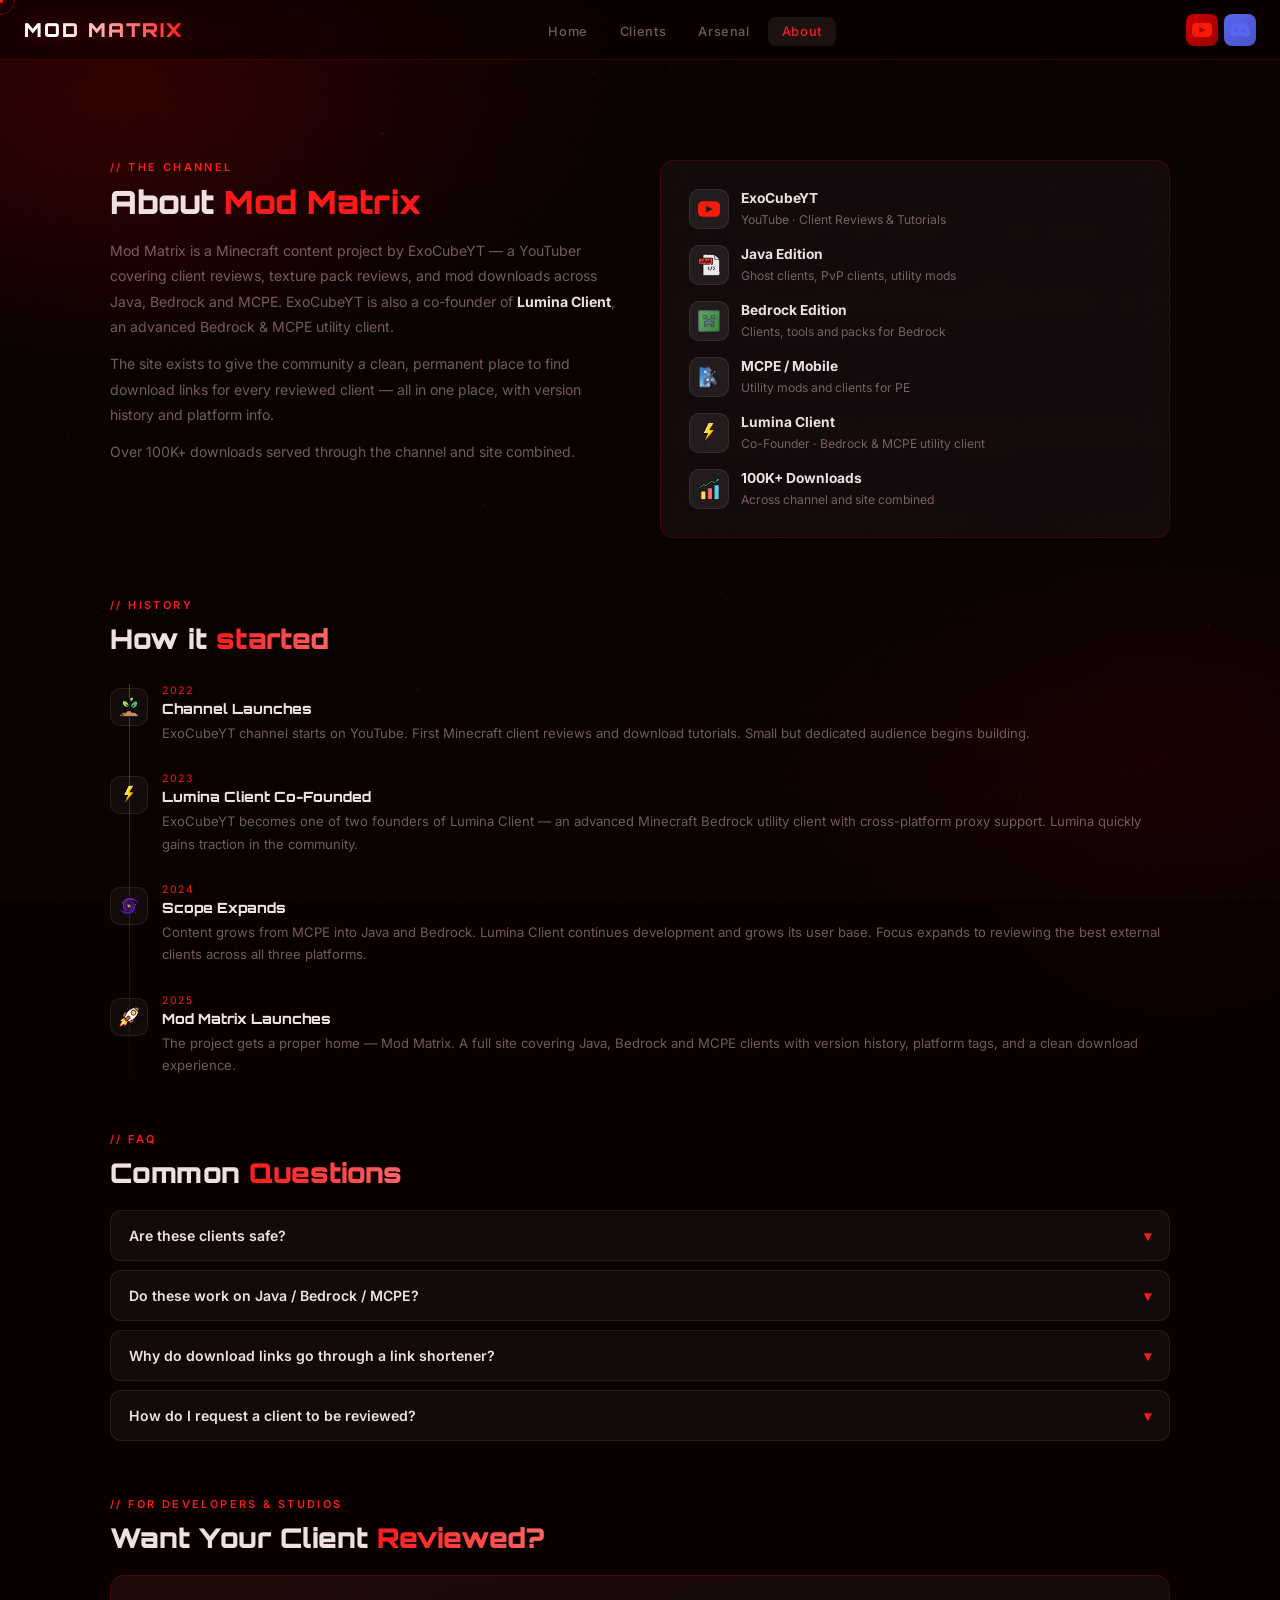
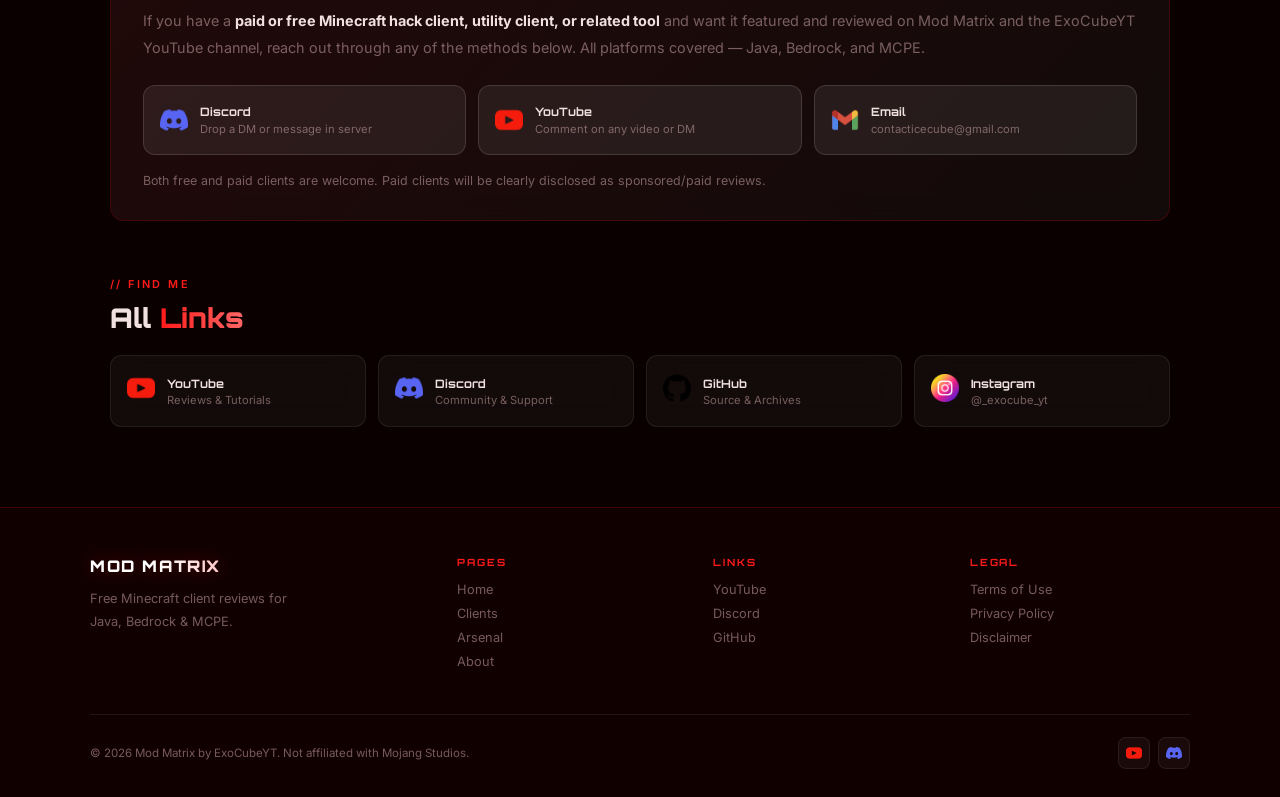
==== commit bb774491: "Update about.html" ====
--- a/about.html
+++ b/about.html
@@ -188,7 +188,8 @@
     </div>
 
   </div>
-  <footer><div class="footer-inner"><div class="footer-grid"><div class="footer-brand"><a class="logo" href="index.html">MOD MATRIX</a><p>Free Minecraft client reviews for Java, Bedrock &amp; MCPE.</p></div><div class="footer-col"><h4>Pages</h4><a href="index.html">Home</a><a href="clients.html">Clients</a><a href="arsenal.html">Arsenal</a><a href="about.html">About</a></div><div class="footer-col"><h4>Links</h4><a href="https://youtube.com/c/ExoCubeYT" target="_blank">YouTube</a><a href="https://discord.gg/MXvYhg8Bdr" target="_blank">Discord</a><a href="https://github.com/ExoCubeYT" target="_blank">GitHub</a></div><div class="footer-col"><h4>Legal</h4><a href="terms.html">Terms</a><a href="privacy.html">Privacy</a></div></div><div class="footer-bottom"><p>© 2026 Mod Matrix by ExoCubeYT. Not affiliated with Mojang Studios.</p><div class="footer-socials"><a class="footer-social" href="https://youtube.com/c/ExoCubeYT" target="_blank"><img src="assets/youtube.png" alt="YouTube" style="width:16px;height:16px;object-fit:contain;"/></a><a class="footer-social" href="https://discord.gg/MXvYhg8Bdr" target="_blank"><img src="assets/discord.png" alt="Discord" style="width:16px;height:16px;object-fit:contain;"/></a></div></div></div></footer>
+  <footer><div class="footer-inner"><div class="footer-grid"><div class="footer-brand"><a class="logo" href="index.html">MOD MATRIX</a><p>Free Minecraft client reviews for Java, Bedrock &amp; MCPE.</p></div><div class="footer-col"><h4>Pages</h4><a href="index.html">Home</a><a href="clients.html">Clients</a><a href="arsenal.html">Arsenal</a><a href="about.html">About</a></div><div class="footer-col"><h4>Links</h4><a href="https://youtube.com/c/ExoCubeYT" target="_blank">YouTube</a><a href="https://discord.gg/MXvYhg8Bdr" target="_blank">Discord</a><a href="https://github.com/ExoCubeYT" target="_blank">GitHub</a></div>
+    <div class="footer-col"><h4>Legal</h4><a href="terms.html">Terms of Use</a><a href="privacy.html">Privacy Policy</a><a href="disclaimer.html">Disclaimer</a></div></div><div class="footer-bottom"><p>© 2026 Mod Matrix by ExoCubeYT. Not affiliated with Mojang Studios.</p><div class="footer-socials"><a class="footer-social" href="https://youtube.com/c/ExoCubeYT" target="_blank"><img src="assets/youtube.png" alt="YouTube" style="width:16px;height:16px;object-fit:contain;"/></a><a class="footer-social" href="https://discord.gg/MXvYhg8Bdr" target="_blank"><img src="assets/discord.png" alt="Discord" style="width:16px;height:16px;object-fit:contain;"/></a></div></div></div></footer>
 </div>
 
 <style>
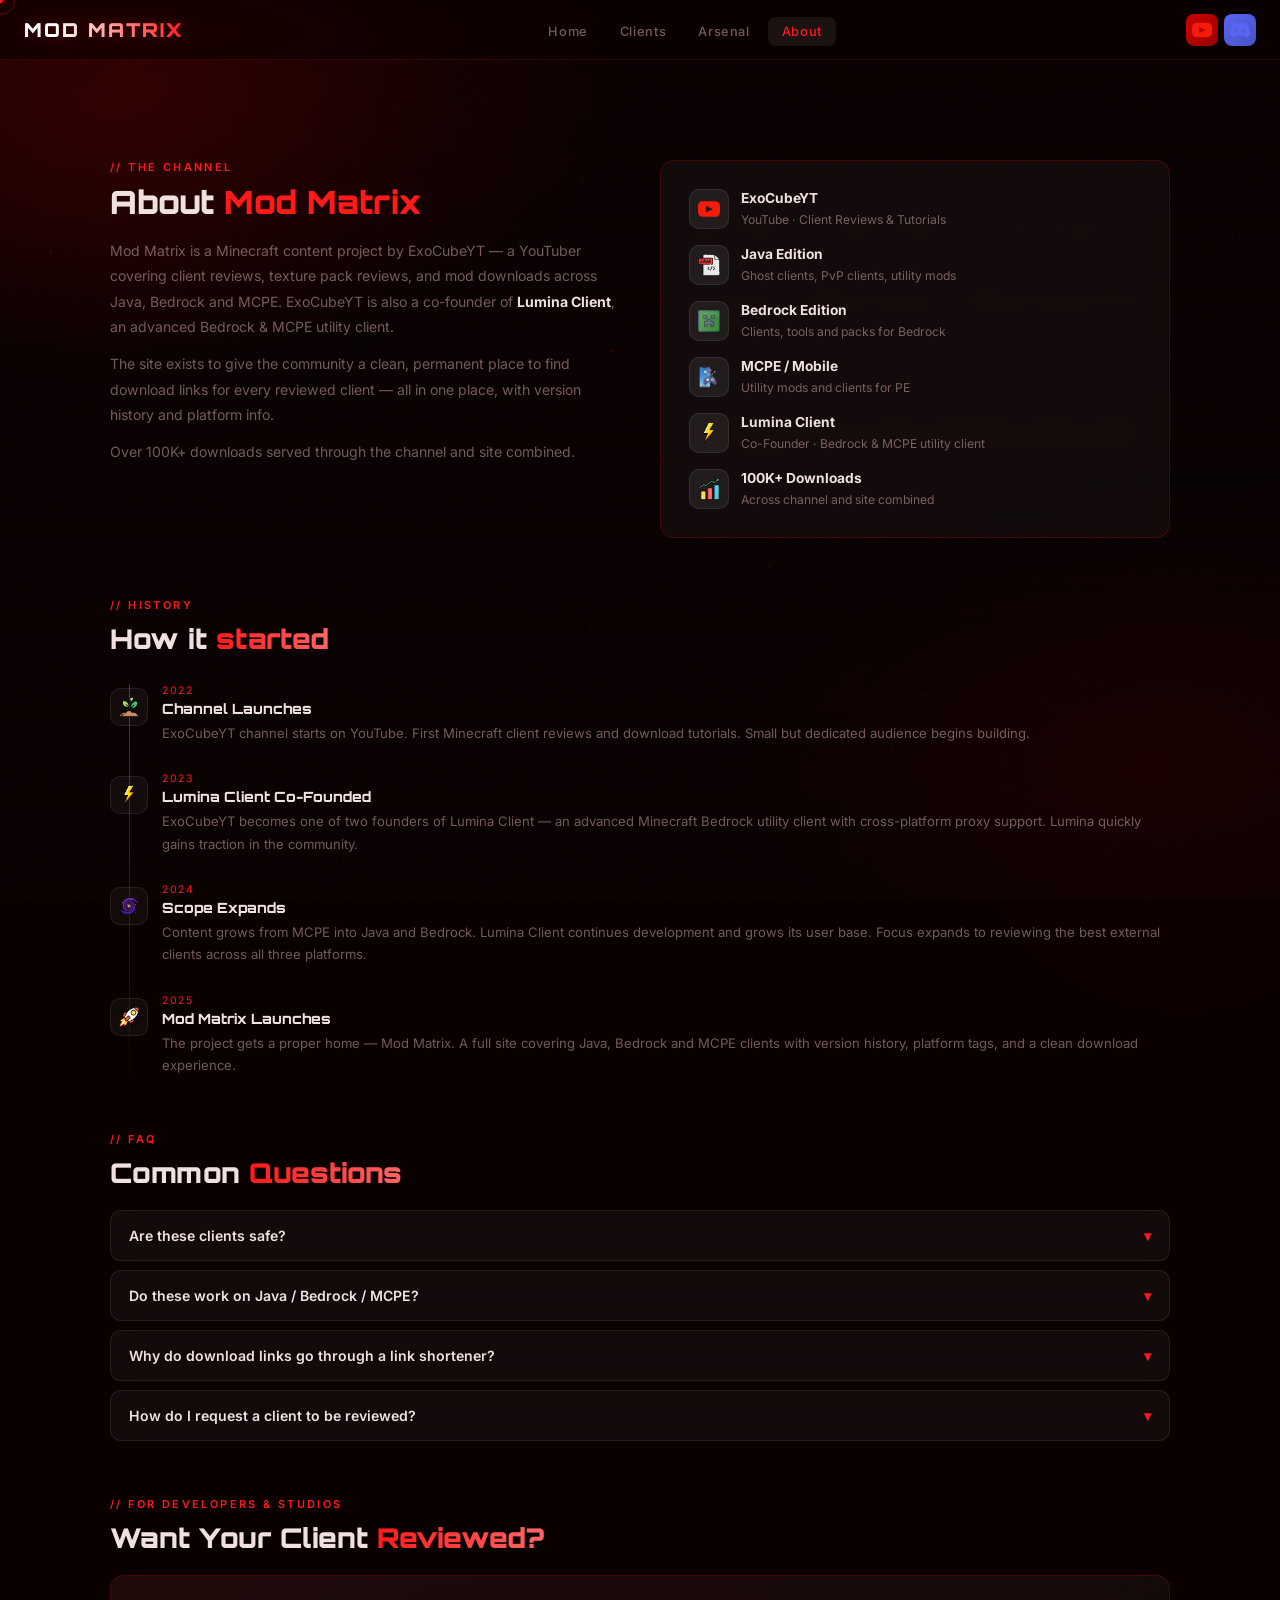
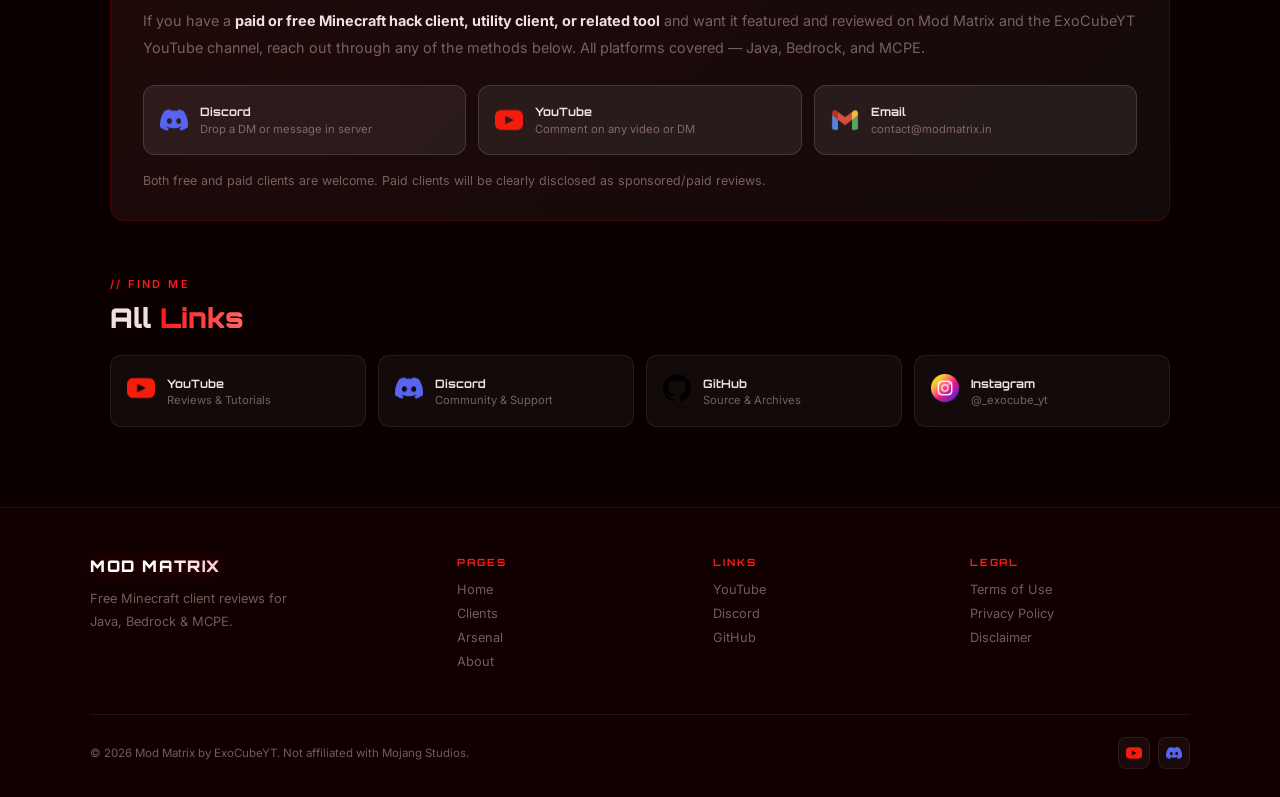
==== commit 65c16551: "Update about.html" ====
--- a/about.html
+++ b/about.html
@@ -164,11 +164,11 @@
               <div style="font-size:.7rem;color:var(--muted);">Comment on any video or DM</div>
             </div>
           </a>
-          <a href="mailto:contacticecube@gmail.com" style="background:var(--glass2);border:1px solid var(--border2);border-radius:12px;padding:18px 16px;text-decoration:none;color:var(--text);display:flex;align-items:center;gap:12px;transition:border-color .2s,transform .2s;">
+          <a href="mailto:contact@modmatrix.in" style="background:var(--glass2);border:1px solid var(--border2);border-radius:12px;padding:18px 16px;text-decoration:none;color:var(--text);display:flex;align-items:center;gap:12px;transition:border-color .2s,transform .2s;">
             <img src="assets/email.png" alt="Email" style="width:28px;height:28px;object-fit:contain;flex-shrink:0;"/>
             <div>
               <div style="font-family:'Orbitron',sans-serif;font-size:.72rem;font-weight:700;margin-bottom:3px;">Email</div>
-              <div style="font-size:.7rem;color:var(--muted);">contacticecube@gmail.com</div>
+              <div style="font-size:.7rem;color:var(--muted);">contact@modmatrix.in</div>
             </div>
           </a>
         </div>
